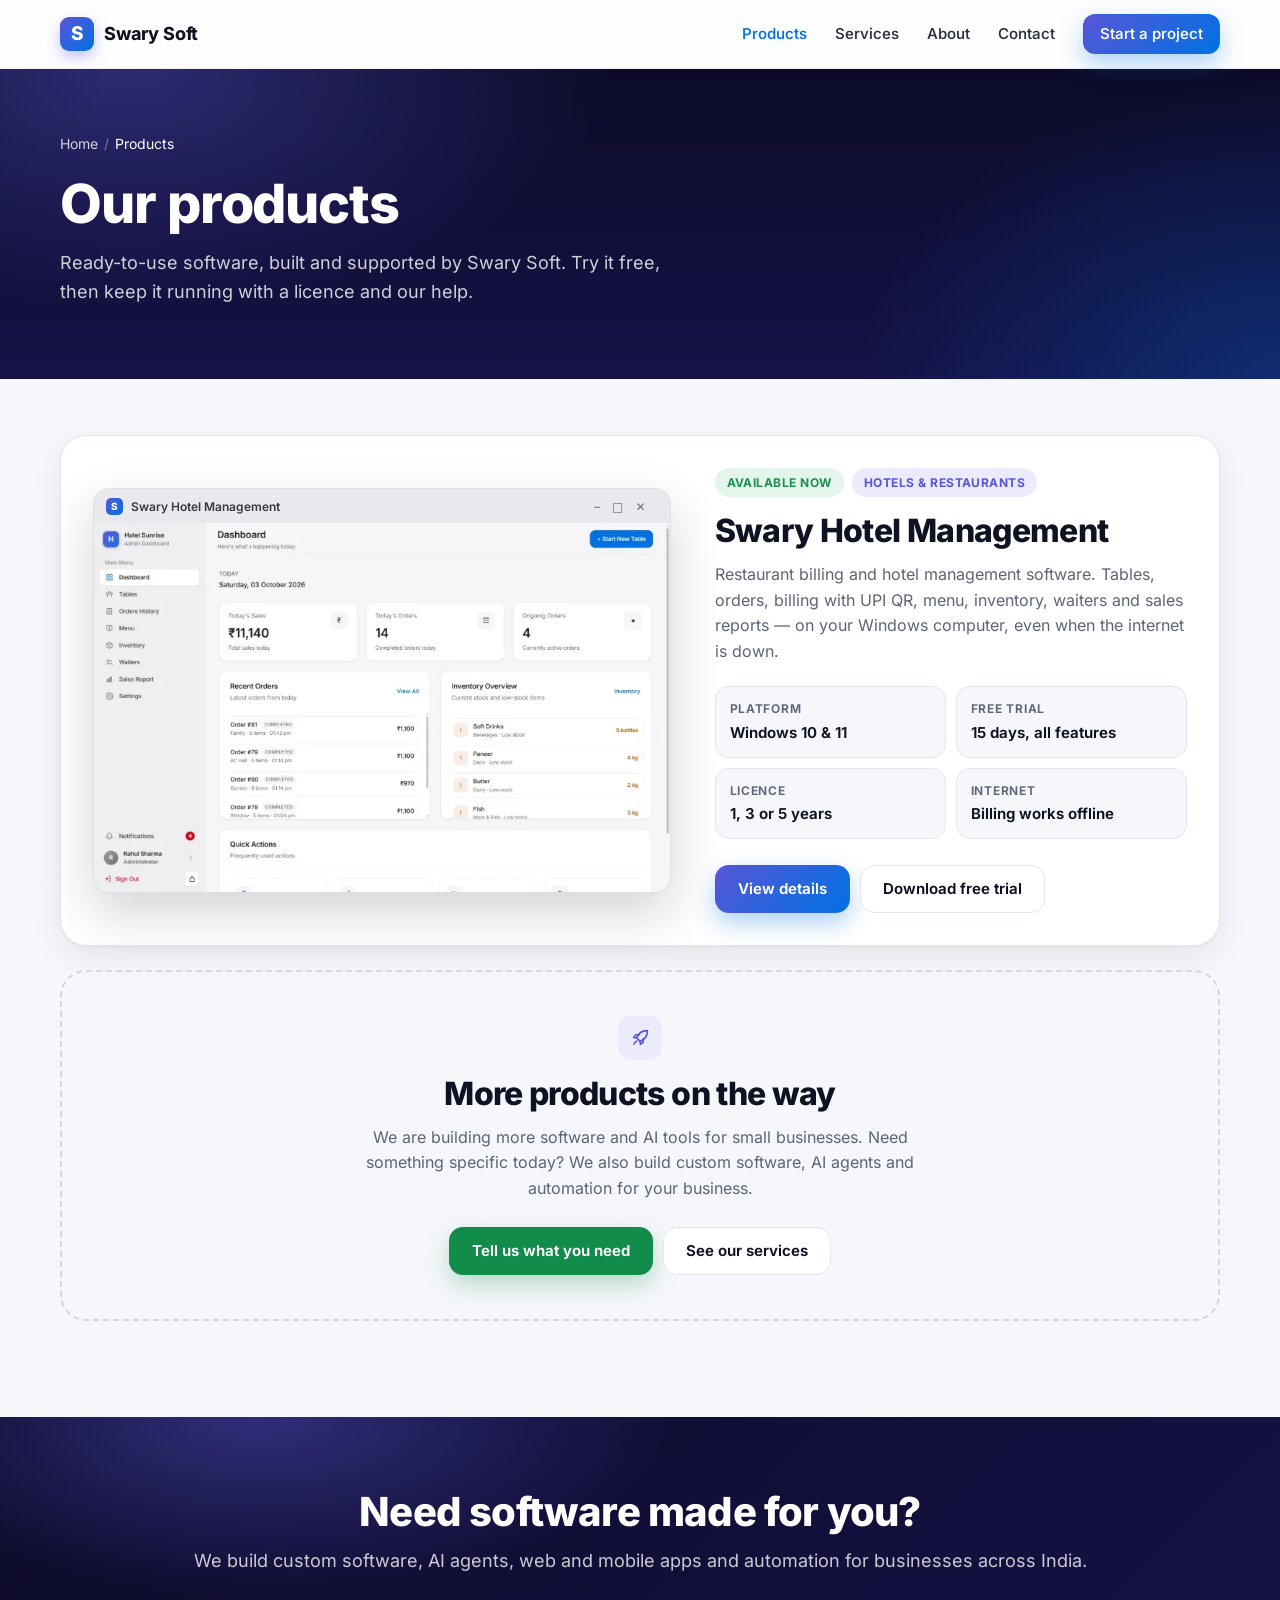
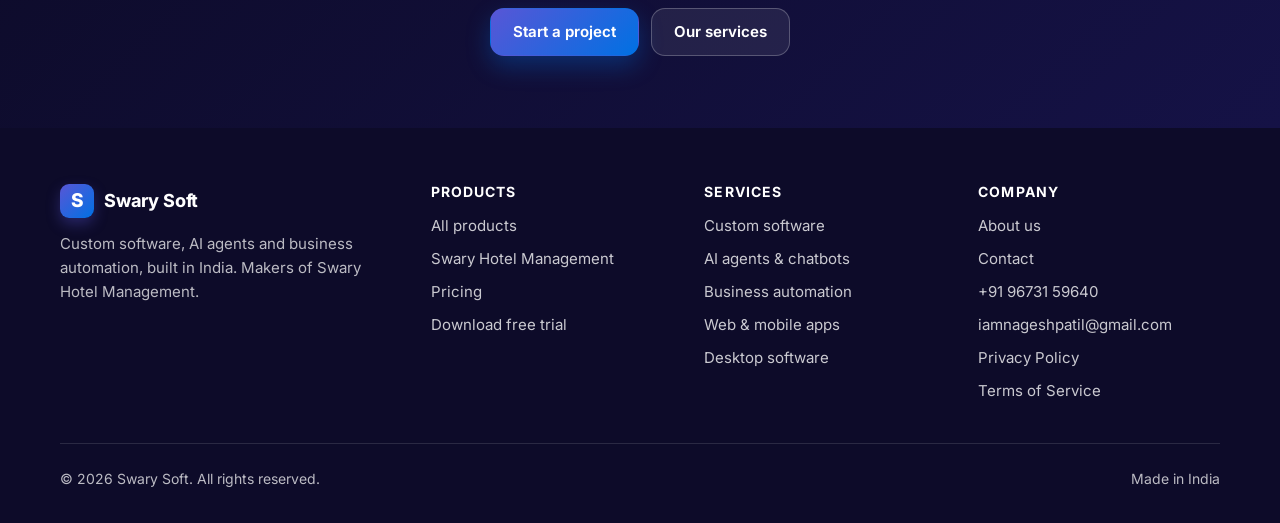
==== products/index.html @ 9758afd9 "Add a Products page and make the home page about Swary Soft The home page now introduces Swary Soft:" ====
<!doctype html>
<html lang="en-IN">
<head>
  <meta charset="utf-8">
  <meta name="viewport" content="width=device-width, initial-scale=1">
  <title>Products — Business software by Swary Soft | Hotel &amp; restaurant billing software</title>
  <meta name="description" content="Ready-to-use business software from Swary Soft, including Swary Hotel Management: restaurant billing, tables, inventory and sales reports for Windows, with a 15-day free trial.">
  <link rel="canonical" href="https://swary.in/products/">
  <meta name="theme-color" content="#0d0b29">
  <meta name="referrer" content="strict-origin-when-cross-origin">
  <meta http-equiv="Content-Security-Policy" content="default-src 'self'; script-src 'self'; style-src 'self'; img-src 'self' data:; font-src 'self'; connect-src https://api.github.com; base-uri 'self'; form-action 'none'; object-src 'none'">

  <meta property="og:type" content="website">
  <meta property="og:site_name" content="Swary Soft">
  <meta property="og:url" content="https://swary.in/products/">
  <meta property="og:title" content="Products by Swary Soft">
  <meta property="og:description" content="Ready-to-use business software, including Swary Hotel Management for hotels and restaurants.">
  <meta property="og:image" content="https://swary.in/assets/img/og-image.jpg">
  <meta property="og:image:width" content="1200">
  <meta property="og:image:height" content="630">
  <meta property="og:image:alt" content="Swary Hotel Management dashboard showing today's sales, orders and stock">
  <meta property="og:locale" content="en_IN">
  <meta name="twitter:card" content="summary_large_image">

  <link rel="icon" href="/favicon.svg" type="image/svg+xml">
  <link rel="icon" href="/assets/img/icon-32.png" sizes="32x32" type="image/png">
  <link rel="apple-touch-icon" href="/assets/img/apple-touch-icon.png">
  <link rel="manifest" href="/site.webmanifest">
  <link rel="preload" href="/assets/fonts/inter-latin-wght-normal.woff2" as="font" type="font/woff2" crossorigin>
  <link rel="stylesheet" href="/assets/css/site.css">
  <script src="/assets/js/site.js" defer></script>

  <script type="application/ld+json">
  {
    "@context": "https://schema.org",
    "@graph": [
      {
        "@type": "CollectionPage",
        "@id": "https://swary.in/products/#page",
        "url": "https://swary.in/products/",
        "name": "Products by Swary Soft",
        "inLanguage": "en-IN",
        "isPartOf": { "@id": "https://swary.in/#website" },
        "mainEntity": {
          "@type": "ItemList",
          "itemListElement": [
            { "@type": "ListItem", "position": 1, "url": "https://swary.in/products/hotel-management/", "name": "Swary Hotel Management" }
          ]
        }
      },
      {
        "@type": "BreadcrumbList",
        "itemListElement": [
          { "@type": "ListItem", "position": 1, "name": "Home", "item": "https://swary.in/" },
          { "@type": "ListItem", "position": 2, "name": "Products", "item": "https://swary.in/products/" }
        ]
      }
    ]
  }
  </script>
</head>
<body>
  <a class="skip-link" href="#main">Skip to content</a>

  <header class="site-header">
    <div class="container header-row">
      <a class="brand" href="/" aria-label="Swary Soft home">
        <span class="brand-mark" aria-hidden="true">S</span>
        Swary Soft
      </a>
      <button class="nav-toggle" type="button" aria-expanded="false" aria-controls="site-nav" aria-label="Open menu">
        <svg viewBox="0 0 24 24" fill="none" stroke="currentColor" stroke-width="2" stroke-linecap="round" aria-hidden="true"><path d="M4 7h16M4 12h16M4 17h16"/></svg>
      </button>
      <nav class="site-nav" id="site-nav" aria-label="Main">
        <a href="/products/" aria-current="page">Products</a>
        <a href="/#services">Services</a>
        <a href="/#about">About</a>
        <a href="/#contact">Contact</a>
        <a class="btn btn-primary btn-small" href="/#contact">Start a project</a>
      </nav>
    </div>
  </header>

  <main id="main">
    <section class="page-hero" aria-labelledby="page-title">
      <div class="container">
        <nav class="breadcrumb" aria-label="Breadcrumb">
          <ol>
            <li><a href="/">Home</a></li>
            <li><span aria-current="page">Products</span></li>
          </ol>
        </nav>
        <h1 id="page-title">Our products</h1>
        <p class="lead">Ready-to-use software, built and supported by Swary Soft. Try it free, then keep it running with a licence and our help.</p>
      </div>
    </section>

    <section class="section section-tight" aria-label="Product list">
      <div class="container product-list">
        <article class="product-card" aria-labelledby="hm-title">
          <a class="product-media" href="/products/hotel-management/" tabindex="-1" aria-hidden="true">
            <figure class="shot">
              <div class="shot-bar">Swary Hotel Management<span class="controls">–□✕</span></div>
              <img src="/assets/img/dashboard-1600.webp" srcset="/assets/img/dashboard-800.webp 800w, /assets/img/dashboard-1600.webp 1600w" sizes="(max-width: 900px) 90vw, 600px" width="1600" height="1024" alt="" fetchpriority="high">
            </figure>
          </a>
          <div class="product-body">
            <div class="product-tags">
              <span class="tag tag-live">Available now</span>
              <span class="tag">Hotels &amp; restaurants</span>
            </div>
            <h2 id="hm-title"><a href="/products/hotel-management/">Swary Hotel Management</a></h2>
            <p class="summary">Restaurant billing and hotel management software. Tables, orders, billing with UPI QR, menu, inventory, waiters and sales reports — on your Windows computer, even when the internet is down.</p>
            <dl class="facts">
              <div><dt>Platform</dt><dd>Windows 10 &amp; 11</dd></div>
              <div><dt>Free trial</dt><dd>15 days, all features</dd></div>
              <div><dt>Licence</dt><dd>1, 3 or 5 years</dd></div>
              <div><dt>Internet</dt><dd>Billing works offline</dd></div>
            </dl>
            <div class="product-actions">
              <a class="btn btn-primary" href="/products/hotel-management/">View details</a>
              <a class="btn btn-outline" href="/products/hotel-management/#download">Download free trial</a>
            </div>
          </div>
        </article>

        <article class="product-card product-soon" aria-labelledby="soon-title">
          <span class="icon"><svg viewBox="0 0 24 24" fill="none" stroke="currentColor" stroke-width="1.8" stroke-linecap="round" stroke-linejoin="round" aria-hidden="true"><path d="M12 15.5 8.5 12C10 7 13.5 4 20 4c0 6.5-3 10-8 11.5Z"/><path d="M8.5 12 5 11.5 7.5 8.5h4M12 15.5l.5 3.5 3-2.5v-4M5.5 18.5c.5-1.5 1.5-2.5 3-3"/></svg></span>
          <h2 id="soon-title">More products on the way</h2>
          <p class="summary">We are building more software and AI tools for small businesses. Need something specific today? We also build custom software, AI agents and automation for your business.</p>
          <div class="product-actions">
            <a class="btn btn-whatsapp" href="https://wa.me/919673159640?text=Hi%20Swary%20Soft%2C%20I%27d%20like%20to%20discuss%20a%20software%20project." target="_blank" rel="noopener">Tell us what you need</a>
            <a class="btn btn-outline" href="/#services">See our services</a>
          </div>
        </article>
      </div>
    </section>

    <!-- Call to action -->
    <section class="cta-band" aria-labelledby="cta-title">
      <div class="container">
        <h2 id="cta-title">Need software made for you?</h2>
        <p>We build custom software, AI agents, web and mobile apps and automation for businesses across India.</p>
        <div class="hero-actions">
          <a class="btn btn-primary" href="/#contact">Start a project</a>
          <a class="btn btn-ghost" href="/#services">Our services</a>
        </div>
      </div>
    </section>
  </main>

  <footer class="site-footer">
    <div class="container">
      <div class="footer-grid">
        <div>
          <a class="brand" href="/"><span class="brand-mark" aria-hidden="true">S</span>Swary Soft</a>
          <p class="footer-about">Custom software, AI agents and business automation, built in India. Makers of Swary Hotel Management.</p>
        </div>
        <div>
          <h2>Products</h2>
          <ul>
            <li><a href="/products/">All products</a></li>
            <li><a href="/products/hotel-management/">Swary Hotel Management</a></li>
            <li><a href="/products/hotel-management/#pricing">Pricing</a></li>
            <li><a href="/products/hotel-management/#download">Download free trial</a></li>
          </ul>
        </div>
        <div>
          <h2>Services</h2>
          <ul>
            <li><a href="/#custom-software">Custom software</a></li>
            <li><a href="/#ai-agents">AI agents &amp; chatbots</a></li>
            <li><a href="/#automation">Business automation</a></li>
            <li><a href="/#web-apps">Web &amp; mobile apps</a></li>
            <li><a href="/#desktop-software">Desktop software</a></li>
          </ul>
        </div>
        <div>
          <h2>Company</h2>
          <ul>
            <li><a href="/#about">About us</a></li>
            <li><a href="/#contact">Contact</a></li>
            <li><a href="tel:+919673159640">+91 96731 59640</a></li>
            <li><a href="mailto:iamnageshpatil@gmail.com">iamnageshpatil@gmail.com</a></li>
            <li><a href="/privacy-policy.html">Privacy Policy</a></li>
            <li><a href="/terms.html">Terms of Service</a></li>
          </ul>
        </div>
      </div>
      <div class="footer-bottom">
        <span>© <span data-year>2026</span> Swary Soft. All rights reserved.</span>
        <span>Made in India</span>
      </div>
    </div>
  </footer>
</body>
</html>
---- assets/css/site.css ----
/* Swary Soft — swary.in */

@font-face {
  font-family: "Inter";
  src: url("../fonts/inter-latin-wght-normal.woff2") format("woff2");
  font-weight: 100 900;
  font-style: normal;
  font-display: swap;
  unicode-range: U+0000-00FF, U+0131, U+0152-0153, U+02BB-02BC, U+02C6, U+02DA, U+02DC, U+0304, U+0308, U+0329, U+2000-206F, U+20AC, U+2122, U+2191, U+2193, U+2212, U+2215, U+FEFF, U+FFFD;
}
@font-face {
  font-family: "Inter";
  src: url("../fonts/inter-latin-ext-wght-normal.woff2") format("woff2");
  font-weight: 100 900;
  font-style: normal;
  font-display: swap;
  unicode-range: U+0100-02BA, U+02BD-02C5, U+02C7-02CC, U+02CE-02D7, U+02DD-02FF, U+0304, U+0308, U+0329, U+1D00-1DBF, U+1E00-1E9F, U+1EF2-1EFF, U+2020, U+20A0-20AB, U+20AD-20C0, U+2113, U+2C60-2C7F, U+A720-A7FF;
}

:root {
  --ink: #0f1222;
  --ink-2: #2b3142;
  --muted: #5d6477;
  --line: #e4e6ee;
  --bg: #f6f7fb;
  --surface: #ffffff;
  --brand: #5856d6;
  --accent: #0071e3;
  --navy: #0d0b29;
  --navy-2: #151246;
  --lilac: #b3b1ff;
  --sky: #7cc4ff;
  --whatsapp: #128c4a;
  --success: #1f8f4e;
  --radius: 18px;
  --shadow: 0 1px 2px rgba(15, 18, 34, 0.04), 0 12px 32px rgba(15, 18, 34, 0.07);
  --gradient: linear-gradient(135deg, var(--brand), var(--accent));
}

*,
*::before,
*::after {
  box-sizing: border-box;
}

html {
  scroll-behavior: smooth;
  scroll-padding-top: 84px;
  -webkit-text-size-adjust: 100%;
}
html.has-product-nav {
  scroll-padding-top: 136px;
}

body {
  margin: 0;
  font-family: "Inter", "Segoe UI", system-ui, -apple-system, Roboto, sans-serif;
  font-size: 16px;
  line-height: 1.6;
  color: var(--ink);
  background: var(--bg);
  -webkit-font-smoothing: antialiased;
}

img {
  max-width: 100%;
  height: auto;
  display: block;
}

a {
  color: var(--accent);
  text-decoration-thickness: 1px;
  text-underline-offset: 3px;
}

h1,
h2,
h3 {
  line-height: 1.15;
  letter-spacing: -0.02em;
  margin: 0;
}

p {
  margin: 0;
}

:focus-visible {
  outline: 3px solid var(--sky);
  outline-offset: 3px;
  border-radius: 6px;
}

.container {
  width: min(1160px, 100% - 40px);
  margin-inline: auto;
}

.skip-link {
  position: absolute;
  left: 12px;
  top: -60px;
  z-index: 100;
  padding: 10px 16px;
  border-radius: 10px;
  background: var(--surface);
  color: var(--ink);
  font-weight: 600;
}
.skip-link:focus {
  top: 12px;
}

.visually-hidden {
  position: absolute;
  width: 1px;
  height: 1px;
  overflow: hidden;
  clip: rect(0 0 0 0);
  white-space: nowrap;
}

/* ---------- Buttons ---------- */

.btn {
  display: inline-flex;
  align-items: center;
  justify-content: center;
  gap: 10px;
  min-height: 48px;
  padding: 12px 22px;
  border-radius: 14px;
  border: 1px solid transparent;
  font: inherit;
  font-size: 15px;
  font-weight: 650;
  line-height: 1.2;
  text-decoration: none;
  cursor: pointer;
  transition: transform 0.15s ease, box-shadow 0.15s ease, background-color 0.15s ease;
}
.btn:hover {
  transform: translateY(-1px);
}
.btn svg {
  width: 20px;
  height: 20px;
  flex-shrink: 0;
}
.btn-primary {
  background: var(--gradient);
  color: #fff;
  box-shadow: 0 10px 24px rgba(0, 113, 227, 0.32);
}
.btn-whatsapp {
  background: var(--whatsapp);
  color: #fff;
  box-shadow: 0 10px 24px rgba(18, 140, 74, 0.28);
}
.btn-ghost {
  background: rgba(255, 255, 255, 0.08);
  border-color: rgba(255, 255, 255, 0.24);
  color: #fff;
}
.btn-outline {
  background: var(--surface);
  border-color: var(--line);
  color: var(--ink);
}
.btn-outline:hover {
  background: #f1f3f9;
}
.btn-small {
  min-height: 40px;
  padding: 9px 16px;
  font-size: 14px;
  border-radius: 12px;
}

/* ---------- Header ---------- */

.site-header {
  position: sticky;
  top: 0;
  z-index: 50;
  background: rgba(255, 255, 255, 0.86);
  backdrop-filter: saturate(160%) blur(14px);
  -webkit-backdrop-filter: saturate(160%) blur(14px);
  border-bottom: 1px solid rgba(15, 18, 34, 0.06);
}
.header-row {
  display: flex;
  align-items: center;
  justify-content: space-between;
  gap: 16px;
  height: 68px;
}
.brand {
  display: inline-flex;
  align-items: center;
  gap: 10px;
  color: var(--ink);
  text-decoration: none;
  font-weight: 750;
  font-size: 18px;
  letter-spacing: -0.01em;
}
.brand-mark {
  display: grid;
  place-items: center;
  width: 34px;
  height: 34px;
  border-radius: 9px;
  background: var(--gradient);
  color: #fff;
  font-weight: 800;
  font-size: 19px;
  box-shadow: 0 6px 14px rgba(88, 86, 214, 0.35);
}
.site-nav {
  display: flex;
  align-items: center;
  gap: 28px;
}
.site-nav a {
  color: var(--ink-2);
  text-decoration: none;
  font-size: 15px;
  font-weight: 550;
}
.site-nav a:hover,
.site-nav a[aria-current] {
  color: var(--accent);
}
.site-nav .btn-primary,
.site-nav .btn-primary:hover {
  color: #fff;
}
.nav-toggle {
  display: none;
  width: 44px;
  height: 44px;
  border: 1px solid var(--line);
  border-radius: 12px;
  background: var(--surface);
  color: var(--ink);
  cursor: pointer;
}
.nav-toggle svg {
  width: 22px;
  height: 22px;
}

@media (max-width: 900px) {
  .nav-toggle {
    display: inline-grid;
    place-items: center;
  }
  .site-nav {
    position: absolute;
    top: 68px;
    left: 0;
    right: 0;
    flex-direction: column;
    align-items: stretch;
    gap: 0;
    padding: 8px 20px 20px;
    background: var(--surface);
    border-bottom: 1px solid var(--line);
    box-shadow: 0 18px 30px rgba(15, 18, 34, 0.08);
    display: none;
  }
  .site-nav.open {
    display: flex;
  }
  .site-nav a {
    padding: 12px 4px;
    border-bottom: 1px solid var(--line);
  }
  .site-nav .btn {
    margin-top: 14px;
    border-bottom: 0;
  }
}

/* ---------- Hero ---------- */

.hero {
  position: relative;
  overflow: hidden;
  background: radial-gradient(900px 500px at 12% 0%, rgba(88, 86, 214, 0.42), transparent 60%),
    radial-gradient(800px 600px at 100% 100%, rgba(0, 113, 227, 0.3), transparent 60%),
    linear-gradient(180deg, var(--navy), var(--navy-2));
  color: #fff;
  padding: 88px 0 96px;
}
.hero-grid {
  display: grid;
  grid-template-columns: minmax(0, 1fr) minmax(0, 1.15fr);
  gap: 56px;
  align-items: center;
}
.eyebrow {
  display: inline-flex;
  align-items: center;
  gap: 8px;
  padding: 7px 14px;
  border-radius: 999px;
  background: rgba(179, 177, 255, 0.14);
  color: var(--lilac);
  font-size: 13px;
  font-weight: 650;
  letter-spacing: 0.02em;
}
.hero h1 {
  margin-top: 22px;
  font-size: clamp(38px, 5.2vw, 60px);
  font-weight: 800;
}
.gradient-text {
  background: linear-gradient(90deg, var(--lilac), var(--sky));
  -webkit-background-clip: text;
  background-clip: text;
  color: transparent;
}
.hero-lead {
  margin-top: 20px;
  max-width: 560px;
  color: rgba(255, 255, 255, 0.8);
  font-size: 18px;
}
.hero-actions {
  display: flex;
  flex-wrap: wrap;
  gap: 12px;
  margin-top: 32px;
}
.hero-meta {
  display: flex;
  flex-wrap: wrap;
  gap: 8px 18px;
  margin-top: 22px;
  padding: 0;
  list-style: none;
  color: rgba(255, 255, 255, 0.7);
  font-size: 14px;
}
.hero-meta li::before {
  content: "✓";
  margin-right: 7px;
  color: #6fe3a3;
  font-weight: 700;
}
.hero-visual {
  position: relative;
}
.hero-badge {
  position: absolute;
  display: flex;
  align-items: center;
  gap: 10px;
  padding: 12px 16px;
  border-radius: 16px;
  background: #fff;
  color: var(--ink);
  font-size: 14px;
  font-weight: 650;
  box-shadow: 0 18px 40px rgba(0, 0, 0, 0.35);
}
.hero-badge small {
  display: block;
  color: var(--muted);
  font-weight: 500;
  font-size: 12px;
}
.hero-badge .dot {
  display: grid;
  place-items: center;
  width: 34px;
  height: 34px;
  border-radius: 10px;
  font-size: 16px;
}
.hero-badge .dot svg {
  width: 18px;
  height: 18px;
}
.badge-bottom {
  left: -22px;
  bottom: -26px;
}
.badge-top {
  right: -14px;
  top: -22px;
}
.dot-green {
  background: #e4f6ec;
  color: var(--success);
}
.dot-amber {
  background: #fff1e0;
  color: #c36a00;
}
.dot-violet {
  background: #eceafd;
  color: var(--brand);
}

@media (max-width: 960px) {
  .hero {
    padding: 64px 0 80px;
  }
  .hero-grid {
    grid-template-columns: 1fr;
    gap: 48px;
  }
  .badge-top {
    right: 8px;
  }
  .badge-bottom {
    left: 8px;
  }
}
@media (max-width: 600px) {
  /* Too big for a phone screenshot; the text above says the same. */
  .hero-badge {
    display: none;
  }
}

/* ---------- AI agent chat (home hero) ---------- */

.agent-window {
  overflow: hidden;
  border-radius: 20px;
  background: var(--surface);
  color: var(--ink);
  border: 1px solid rgba(255, 255, 255, 0.12);
  box-shadow: 0 40px 90px rgba(0, 0, 0, 0.5);
}
.agent-bar {
  display: flex;
  align-items: center;
  gap: 12px;
  padding: 14px 18px;
  border-bottom: 1px solid var(--line);
}
.agent-bar strong {
  display: block;
  font-size: 15px;
  line-height: 1.3;
}
.agent-bar small {
  display: block;
  color: var(--muted);
  font-size: 12px;
}
.agent-avatar {
  display: grid;
  place-items: center;
  flex-shrink: 0;
  width: 40px;
  height: 40px;
  border-radius: 12px;
  background: var(--gradient);
  color: #fff;
  font-size: 14px;
  font-weight: 800;
}
.agent-online::before {
  content: "";
  display: inline-block;
  width: 7px;
  height: 7px;
  margin-right: 6px;
  border-radius: 50%;
  background: var(--success);
  vertical-align: 1px;
}
.agent-chat {
  display: grid;
  gap: 12px;
  padding: 24px 18px 30px;
  background: #f1f2f8;
}
.msg {
  max-width: 82%;
  padding: 11px 15px;
  border-radius: 16px;
  font-size: 15px;
  line-height: 1.45;
}
.msg-in {
  justify-self: start;
  background: var(--surface);
  border: 1px solid var(--line);
  border-bottom-left-radius: 6px;
}
.msg-out {
  justify-self: end;
  background: var(--gradient);
  color: #fff;
  border-bottom-right-radius: 6px;
}
.agent-steps {
  justify-self: end;
  display: flex;
  flex-wrap: wrap;
  justify-content: flex-end;
  gap: 6px;
}
.agent-steps span {
  padding: 4px 10px;
  border-radius: 999px;
  background: var(--surface);
  border: 1px solid var(--line);
  color: var(--muted);
  font-size: 12px;
  font-weight: 600;
}
.agent-steps span::before {
  content: "✓ ";
  color: var(--success);
  font-weight: 800;
}

/* ---------- App window frame for screenshots ---------- */

.shot {
  margin: 0;
  overflow: hidden;
  border-radius: 16px;
  background: #f2f2f5;
  border: 1px solid rgba(15, 18, 34, 0.08);
  box-shadow: 0 30px 70px rgba(15, 18, 34, 0.22);
}
.hero .shot {
  border-color: rgba(255, 255, 255, 0.12);
  box-shadow: 0 40px 90px rgba(0, 0, 0, 0.5);
}
.shot-bar {
  display: flex;
  align-items: center;
  gap: 8px;
  height: 34px;
  padding: 0 12px;
  background: #e8e8ed;
  color: #3a3a3c;
  font-size: 12px;
  font-weight: 600;
}
.shot-bar::before {
  content: "S";
  display: grid;
  place-items: center;
  width: 17px;
  height: 17px;
  border-radius: 5px;
  background: var(--gradient);
  color: #fff;
  font-size: 10px;
  font-weight: 800;
}
.shot-bar .controls {
  margin-left: auto;
  letter-spacing: 12px;
  color: #6e6e73;
  font-weight: 400;
}
.shot img {
  width: 100%;
}

/* ---------- Sections ---------- */

.section {
  padding: 96px 0;
}
.section-alt {
  background: var(--surface);
  border-top: 1px solid var(--line);
  border-bottom: 1px solid var(--line);
}
.section-head {
  max-width: 720px;
  margin: 0 auto 52px;
  text-align: center;
}
.section-head .kicker {
  color: var(--brand);
  font-size: 13px;
  font-weight: 700;
  letter-spacing: 0.12em;
  text-transform: uppercase;
}
.section-head h2 {
  margin-top: 10px;
  font-size: clamp(30px, 3.6vw, 42px);
  font-weight: 800;
}
.section-head p {
  margin-top: 14px;
  color: var(--muted);
  font-size: 18px;
}

@media (max-width: 700px) {
  .section {
    padding: 72px 0;
  }
}

/* ---------- Highlights strip ---------- */

.highlights {
  display: grid;
  grid-template-columns: repeat(4, minmax(0, 1fr));
  gap: 16px;
  margin-top: -40px;
  position: relative;
  z-index: 2;
}
.highlight {
  display: flex;
  align-items: center;
  gap: 14px;
  padding: 18px 20px;
  border-radius: var(--radius);
  background: var(--surface);
  border: 1px solid var(--line);
  box-shadow: var(--shadow);
  font-weight: 650;
  font-size: 15px;
}
.highlight small {
  display: block;
  color: var(--muted);
  font-weight: 500;
  font-size: 13px;
}
@media (max-width: 900px) {
  .highlights {
    grid-template-columns: repeat(2, minmax(0, 1fr));
  }
}
@media (max-width: 520px) {
  .highlights {
    grid-template-columns: 1fr;
  }
}

.icon {
  display: grid;
  place-items: center;
  flex-shrink: 0;
  width: 44px;
  height: 44px;
  border-radius: 13px;
  background: #eceafd;
  color: var(--brand);
}
.icon svg {
  width: 22px;
  height: 22px;
}

/* ---------- Feature grid ---------- */

.feature-grid {
  display: grid;
  grid-template-columns: repeat(3, minmax(0, 1fr));
  gap: 18px;
}
.feature {
  padding: 26px;
  border-radius: var(--radius);
  background: var(--surface);
  border: 1px solid var(--line);
  box-shadow: var(--shadow);
}
.feature h3 {
  margin-top: 18px;
  font-size: 18px;
  font-weight: 700;
}
.feature p {
  margin-top: 8px;
  color: var(--muted);
  font-size: 15px;
}
@media (max-width: 960px) {
  .feature-grid {
    grid-template-columns: repeat(2, minmax(0, 1fr));
  }
}
@media (max-width: 600px) {
  .feature-grid {
    grid-template-columns: 1fr;
  }
}

/* ---------- Showcase rows ---------- */

.showcase {
  display: grid;
  gap: 96px;
}
.showcase-row {
  display: grid;
  grid-template-columns: minmax(0, 0.9fr) minmax(0, 1.1fr);
  gap: 56px;
  align-items: center;
}
.showcase-row.reverse .showcase-text {
  order: 2;
}
.showcase-text .kicker,
.about-text .kicker {
  color: var(--brand);
  font-size: 13px;
  font-weight: 700;
  letter-spacing: 0.12em;
  text-transform: uppercase;
}
.showcase-text h3 {
  margin-top: 10px;
  font-size: clamp(26px, 3vw, 34px);
  font-weight: 800;
}
.showcase-text > p {
  margin-top: 14px;
  color: var(--muted);
  font-size: 17px;
}
.checks {
  margin: 22px 0 0;
  padding: 0;
  list-style: none;
  display: grid;
  gap: 12px;
}
.checks li {
  position: relative;
  padding-left: 32px;
  color: var(--ink-2);
}
.checks li::before {
  content: "✓";
  position: absolute;
  left: 0;
  top: 1px;
  display: grid;
  place-items: center;
  width: 22px;
  height: 22px;
  border-radius: 50%;
  background: #e4f6ec;
  color: var(--success);
  font-size: 12px;
  font-weight: 800;
}
.showcase-visual {
  position: relative;
}
.showcase-visual .float {
  position: absolute;
  right: -18px;
  bottom: -34px;
  width: 34%;
  min-width: 150px;
  border-radius: 12px;
  background: #fff;
  box-shadow: 0 24px 50px rgba(15, 18, 34, 0.28);
  overflow: hidden;
}
@media (max-width: 960px) {
  .showcase {
    gap: 72px;
  }
  .showcase-row {
    grid-template-columns: 1fr;
    gap: 36px;
  }
  .showcase-row.reverse .showcase-text {
    order: 0;
  }
  .showcase-visual .float {
    right: 8px;
  }
}

/* ---------- Industry tiles ---------- */

.tile-grid {
  display: grid;
  grid-template-columns: repeat(3, minmax(0, 1fr));
  gap: 16px;
}
@media (max-width: 900px) {
  .tile-grid {
    grid-template-columns: repeat(2, minmax(0, 1fr));
  }
}
@media (max-width: 560px) {
  .tile-grid {
    grid-template-columns: 1fr;
  }
}

/* ---------- About ---------- */

.about-grid {
  display: grid;
  grid-template-columns: minmax(0, 1.1fr) minmax(0, 0.9fr);
  gap: 56px;
  align-items: center;
}
.about-text h2 {
  margin-top: 10px;
  font-size: clamp(30px, 3.6vw, 42px);
  font-weight: 800;
}
.about-text p:not(.kicker) {
  margin-top: 16px;
  color: var(--ink-2);
  font-size: 17px;
}
.about-card {
  padding: 32px;
  border-radius: 24px;
  border: 2px solid transparent;
  background: linear-gradient(var(--surface), var(--surface)) padding-box, var(--gradient) border-box;
  box-shadow: var(--shadow);
}
.about-card h3 {
  font-size: 20px;
}
@media (max-width: 900px) {
  .about-grid {
    grid-template-columns: 1fr;
    gap: 32px;
  }
}

/* ---------- Gallery ---------- */

.gallery {
  display: grid;
  grid-template-columns: repeat(3, minmax(0, 1fr));
  gap: 22px;
}
.gallery figure {
  margin: 0;
}
.gallery figcaption {
  margin-top: 12px;
  color: var(--ink-2);
  font-weight: 600;
  font-size: 15px;
  text-align: center;
}
.gallery .shot {
  box-shadow: var(--shadow);
}
.gallery .shot-bar {
  height: 26px;
  font-size: 0;
}
.gallery .shot-bar::before {
  width: 13px;
  height: 13px;
  font-size: 8px;
}
@media (max-width: 900px) {
  .gallery {
    grid-template-columns: repeat(2, minmax(0, 1fr));
  }
}
@media (max-width: 560px) {
  .gallery {
    grid-template-columns: 1fr;
  }
}

/* ---------- Steps ---------- */

.steps {
  display: grid;
  grid-template-columns: repeat(4, minmax(0, 1fr));
  gap: 18px;
  counter-reset: step;
}
.step {
  position: relative;
  padding: 26px;
  border-radius: var(--radius);
  background: var(--surface);
  border: 1px solid var(--line);
  box-shadow: var(--shadow);
}
.step::before {
  counter-increment: step;
  content: counter(step);
  display: grid;
  place-items: center;
  width: 38px;
  height: 38px;
  border-radius: 12px;
  background: var(--gradient);
  color: #fff;
  font-weight: 800;
}
.step h3 {
  margin-top: 16px;
  font-size: 18px;
}
.step p {
  margin-top: 8px;
  color: var(--muted);
  font-size: 15px;
}
.download-box {
  display: flex;
  flex-wrap: wrap;
  align-items: center;
  justify-content: space-between;
  gap: 24px;
  margin-top: 28px;
  padding: 28px 32px;
  border-radius: 22px;
  background: linear-gradient(135deg, var(--navy), var(--navy-2));
  color: #fff;
}
.download-box h3 {
  font-size: 22px;
}
.download-box p {
  margin-top: 6px;
  color: rgba(255, 255, 255, 0.75);
  font-size: 15px;
}
.download-note {
  margin-top: 16px;
  color: var(--muted);
  font-size: 14px;
  text-align: center;
}
.requirements {
  display: grid;
  grid-template-columns: repeat(3, minmax(0, 1fr));
  gap: 18px;
  margin-top: 18px;
}
.requirement {
  padding: 18px 20px;
  border-radius: 16px;
  background: var(--bg);
  border: 1px solid var(--line);
  font-size: 15px;
}
.requirement strong {
  display: block;
  font-size: 13px;
  color: var(--muted);
  font-weight: 600;
  margin-bottom: 4px;
}
@media (max-width: 960px) {
  .steps {
    grid-template-columns: repeat(2, minmax(0, 1fr));
  }
  .requirements {
    grid-template-columns: 1fr;
  }
}
@media (max-width: 560px) {
  .steps {
    grid-template-columns: 1fr;
  }
}

/* ---------- Pricing ---------- */

.pricing {
  display: grid;
  grid-template-columns: repeat(2, minmax(0, 1fr));
  gap: 22px;
  max-width: 920px;
  margin-inline: auto;
}
.plan {
  display: flex;
  flex-direction: column;
  padding: 32px;
  border-radius: 24px;
  background: var(--surface);
  border: 1px solid var(--line);
  box-shadow: var(--shadow);
}
.plan.featured {
  border: 2px solid transparent;
  background: linear-gradient(var(--surface), var(--surface)) padding-box, var(--gradient) border-box;
}
.plan-tag {
  align-self: flex-start;
  padding: 5px 12px;
  border-radius: 999px;
  background: #eceafd;
  color: var(--brand);
  font-size: 12px;
  font-weight: 700;
  letter-spacing: 0.04em;
  text-transform: uppercase;
}
.plan h3 {
  margin-top: 16px;
  font-size: 24px;
}
.plan .price {
  margin-top: 10px;
  font-size: 34px;
  font-weight: 800;
  letter-spacing: -0.02em;
}
.plan .price small {
  display: block;
  margin-top: 2px;
  font-size: 15px;
  font-weight: 600;
  color: var(--muted);
}
.plan .checks {
  flex: 1;
}
.plan-actions {
  display: flex;
  flex-wrap: wrap;
  gap: 10px;
  margin-top: 26px;
}
.plan-actions .btn {
  flex: 1 1 180px;
}
@media (max-width: 760px) {
  .pricing {
    grid-template-columns: 1fr;
  }
}

/* ---------- FAQ ---------- */

.faq {
  max-width: 820px;
  margin-inline: auto;
  display: grid;
  gap: 12px;
}
.faq details {
  border-radius: 16px;
  background: var(--surface);
  border: 1px solid var(--line);
  box-shadow: 0 1px 2px rgba(15, 18, 34, 0.04);
}
.faq summary {
  position: relative;
  padding: 20px 56px 20px 22px;
  font-weight: 650;
  font-size: 17px;
  cursor: pointer;
  list-style: none;
}
.faq summary::-webkit-details-marker {
  display: none;
}
.faq summary::after {
  content: "+";
  position: absolute;
  right: 22px;
  top: 50%;
  transform: translateY(-50%);
  color: var(--brand);
  font-size: 24px;
  font-weight: 500;
}
.faq details[open] summary::after {
  content: "–";
}
.faq details p {
  padding: 0 22px 20px;
  color: var(--muted);
}

/* ---------- Contact ---------- */

.contact-grid {
  display: grid;
  grid-template-columns: repeat(3, minmax(0, 1fr));
  gap: 18px;
}
.contact-card {
  display: flex;
  flex-direction: column;
  padding: 28px;
  border-radius: 22px;
  background: var(--surface);
  border: 1px solid var(--line);
  box-shadow: var(--shadow);
}
.contact-card .label {
  margin-top: 18px;
  color: var(--muted);
  font-size: 13px;
  font-weight: 650;
  letter-spacing: 0.06em;
  text-transform: uppercase;
}
.contact-card .value {
  margin-top: 4px;
  font-size: 20px;
  font-weight: 700;
  overflow-wrap: anywhere;
}
.contact-card .note {
  margin-top: 4px;
  color: var(--muted);
  font-size: 14px;
}
.contact-card .btn {
  margin-top: 22px;
}
.icon-wa {
  background: #e3f5ea;
  color: var(--whatsapp);
}
.contact-person {
  margin-top: 26px;
  text-align: center;
  color: var(--muted);
}
@media (max-width: 900px) {
  .contact-grid {
    grid-template-columns: 1fr;
  }
}

/* ---------- Call to action band ---------- */

.cta-band {
  padding: 72px 0;
  background: radial-gradient(700px 300px at 20% 0%, rgba(88, 86, 214, 0.45), transparent 60%),
    linear-gradient(135deg, var(--navy), var(--navy-2));
  color: #fff;
  text-align: center;
}
.cta-band h2 {
  font-size: clamp(28px, 3.4vw, 40px);
  font-weight: 800;
}
.cta-band p {
  margin-top: 12px;
  color: rgba(255, 255, 255, 0.78);
  font-size: 18px;
}
.cta-band .hero-actions {
  justify-content: center;
}

/* ---------- Page hero & breadcrumb ---------- */

.page-hero {
  padding: 64px 0 72px;
  background: radial-gradient(800px 400px at 10% 0%, rgba(88, 86, 214, 0.42), transparent 60%),
    radial-gradient(700px 500px at 100% 100%, rgba(0, 113, 227, 0.28), transparent 60%),
    linear-gradient(180deg, var(--navy), var(--navy-2));
  color: #fff;
}
.page-hero h1 {
  margin-top: 18px;
  font-size: clamp(36px, 4.6vw, 54px);
  font-weight: 800;
}
.page-hero .lead {
  margin-top: 14px;
  max-width: 640px;
  color: rgba(255, 255, 255, 0.8);
  font-size: 18px;
}
.breadcrumb ol {
  display: flex;
  flex-wrap: wrap;
  gap: 6px;
  margin: 0;
  padding: 0;
  list-style: none;
  color: rgba(255, 255, 255, 0.62);
  font-size: 14px;
}
.breadcrumb li + li::before {
  content: "/";
  margin-right: 6px;
  color: rgba(255, 255, 255, 0.38);
}
.breadcrumb a {
  color: rgba(255, 255, 255, 0.8);
  text-decoration: none;
}
.breadcrumb a:hover {
  color: #fff;
  text-decoration: underline;
}
.breadcrumb [aria-current] {
  color: #fff;
}
.hero .breadcrumb {
  margin-bottom: 18px;
}

/* ---------- Product sub-navigation ---------- */

.product-nav {
  position: sticky;
  top: 68px;
  z-index: 40;
  background: rgba(255, 255, 255, 0.92);
  backdrop-filter: saturate(160%) blur(14px);
  -webkit-backdrop-filter: saturate(160%) blur(14px);
  border-bottom: 1px solid var(--line);
}
.product-nav-row {
  display: flex;
  align-items: center;
  gap: 24px;
  height: 52px;
}
.product-nav-title {
  margin-right: auto;
  color: var(--ink);
  font-size: 15px;
  font-weight: 700;
  text-decoration: none;
  white-space: nowrap;
}
.product-nav-links {
  display: flex;
  gap: 24px;
  overflow-x: auto;
  scrollbar-width: none;
}
.product-nav-links::-webkit-scrollbar {
  display: none;
}
.product-nav-links a {
  padding: 4px 0;
  color: var(--muted);
  font-size: 14px;
  font-weight: 550;
  text-decoration: none;
  white-space: nowrap;
}
.product-nav-links a:hover {
  color: var(--accent);
}
@media (max-width: 700px) {
  .product-nav-title {
    display: none;
  }
  .product-nav-links {
    width: 100%;
    gap: 20px;
  }
}

/* ---------- Product cards ---------- */

.section-tight {
  padding: 56px 0 96px;
}
.product-list {
  display: grid;
  gap: 24px;
}
.product-card {
  display: grid;
  grid-template-columns: minmax(0, 1.1fr) minmax(0, 0.9fr);
  gap: 44px;
  align-items: center;
  padding: 32px;
  border-radius: 26px;
  background: var(--surface);
  border: 1px solid var(--line);
  box-shadow: var(--shadow);
}
.product-media {
  display: block;
  color: inherit;
  text-decoration: none;
}
.product-card .shot {
  box-shadow: 0 20px 50px rgba(15, 18, 34, 0.18);
  transition: transform 0.2s ease;
}
.product-media:hover .shot {
  transform: translateY(-3px);
}
.product-tags {
  display: flex;
  flex-wrap: wrap;
  gap: 8px;
}
.tag {
  padding: 5px 12px;
  border-radius: 999px;
  background: #eceafd;
  color: var(--brand);
  font-size: 12px;
  font-weight: 700;
  letter-spacing: 0.04em;
  text-transform: uppercase;
}
.tag-live {
  background: #e4f6ec;
  color: var(--success);
}
.product-card h2,
.product-card h3 {
  margin-top: 16px;
  font-size: clamp(26px, 3vw, 32px);
  font-weight: 800;
}
.product-card h2 a,
.product-card h3 a {
  color: inherit;
  text-decoration: none;
}
.product-card h2 a:hover,
.product-card h3 a:hover {
  color: var(--accent);
}
.product-card .summary {
  margin-top: 12px;
  color: var(--muted);
  font-size: 16px;
}
.facts {
  display: grid;
  grid-template-columns: repeat(2, minmax(0, 1fr));
  gap: 10px;
  margin: 22px 0 0;
}
.facts div {
  padding: 12px 14px;
  border-radius: 14px;
  background: var(--bg);
  border: 1px solid var(--line);
}
.facts dt {
  color: var(--muted);
  font-size: 12px;
  font-weight: 650;
  letter-spacing: 0.06em;
  text-transform: uppercase;
}
.facts dd {
  margin: 2px 0 0;
  font-size: 15px;
  font-weight: 650;
}
.product-actions {
  display: flex;
  flex-wrap: wrap;
  gap: 10px;
  margin-top: 26px;
}
.product-soon {
  grid-template-columns: 1fr;
  gap: 0;
  justify-items: center;
  padding: 44px 32px;
  text-align: center;
  background: transparent;
  border: 2px dashed #d3d6e3;
  box-shadow: none;
}
.product-soon .summary {
  max-width: 600px;
}
.product-soon .product-actions {
  justify-content: center;
}
.more-link {
  margin-top: 28px;
  text-align: center;
  font-weight: 650;
}
.more-link a {
  text-decoration: none;
}
.more-link a:hover {
  text-decoration: underline;
}
@media (max-width: 900px) {
  .product-card {
    grid-template-columns: 1fr;
    gap: 28px;
    padding: 22px;
  }
}
@media (max-width: 480px) {
  .facts div {
    padding: 10px 12px;
  }
  .facts dd {
    font-size: 14px;
  }
  .product-actions .btn {
    flex: 1 1 100%;
  }
}

/* ---------- Footer ---------- */

.site-footer {
  padding: 56px 0 32px;
  background: var(--navy);
  color: rgba(255, 255, 255, 0.72);
  font-size: 15px;
}
.footer-grid {
  display: grid;
  grid-template-columns: 1.4fr 1fr 1fr 1fr;
  gap: 32px;
}
.site-footer .brand {
  color: #fff;
}
.site-footer h2 {
  color: #fff;
  font-size: 14px;
  letter-spacing: 0.08em;
  text-transform: uppercase;
  margin-bottom: 14px;
}
.site-footer ul {
  margin: 0;
  padding: 0;
  list-style: none;
  display: grid;
  gap: 9px;
}
.site-footer a {
  color: rgba(255, 255, 255, 0.78);
  text-decoration: none;
}
.site-footer a:hover {
  color: #fff;
  text-decoration: underline;
}
.footer-about {
  margin-top: 14px;
  max-width: 360px;
}
.footer-bottom {
  display: flex;
  flex-wrap: wrap;
  justify-content: space-between;
  gap: 12px;
  margin-top: 40px;
  padding-top: 24px;
  border-top: 1px solid rgba(255, 255, 255, 0.12);
  font-size: 14px;
}
@media (max-width: 960px) {
  .footer-grid {
    grid-template-columns: repeat(2, minmax(0, 1fr));
  }
}
@media (max-width: 560px) {
  .footer-grid {
    grid-template-columns: 1fr;
  }
}

/* ---------- Legal pages ---------- */

.legal-hero {
  padding: 64px 0 48px;
  background: linear-gradient(180deg, var(--navy), var(--navy-2));
  color: #fff;
}
.legal-hero h1 {
  font-size: clamp(32px, 4vw, 46px);
  font-weight: 800;
}
.legal-hero p {
  margin-top: 10px;
  color: rgba(255, 255, 255, 0.75);
}
.legal {
  max-width: 820px;
  margin: -24px auto 80px;
  padding: 40px 44px;
  border-radius: 24px;
  background: var(--surface);
  border: 1px solid var(--line);
  box-shadow: var(--shadow);
  position: relative;
}
.legal h2 {
  margin: 34px 0 10px;
  font-size: 22px;
}
.legal h2:first-child {
  margin-top: 0;
}
.legal h3 {
  margin: 22px 0 8px;
  font-size: 17px;
}
.legal p,
.legal li {
  color: var(--ink-2);
}
.legal p + p {
  margin-top: 12px;
}
.legal ul {
  padding-left: 22px;
  margin: 10px 0 0;
}
.legal li + li {
  margin-top: 6px;
}
.legal .callout {
  margin-top: 16px;
  padding: 16px 18px;
  border-radius: 14px;
  background: #f1f0fe;
  color: var(--ink-2);
}
@media (max-width: 600px) {
  .legal {
    padding: 28px 22px;
  }
}

/* ---------- 404 ---------- */

.not-found {
  min-height: 60vh;
  display: grid;
  place-items: center;
  text-align: center;
  padding: 80px 0;
}
.not-found h1 {
  font-size: clamp(34px, 5vw, 52px);
  font-weight: 800;
}
.not-found p {
  margin: 14px auto 28px;
  max-width: 460px;
  color: var(--muted);
}
.not-found-actions {
  display: flex;
  flex-wrap: wrap;
  justify-content: center;
  gap: 12px;
}

@media (prefers-reduced-motion: reduce) {
  html {
    scroll-behavior: auto;
  }
  .btn,
  .product-card .shot {
    transition: none;
  }
  .btn:hover,
  .product-media:hover .shot {
    transform: none;
  }
}
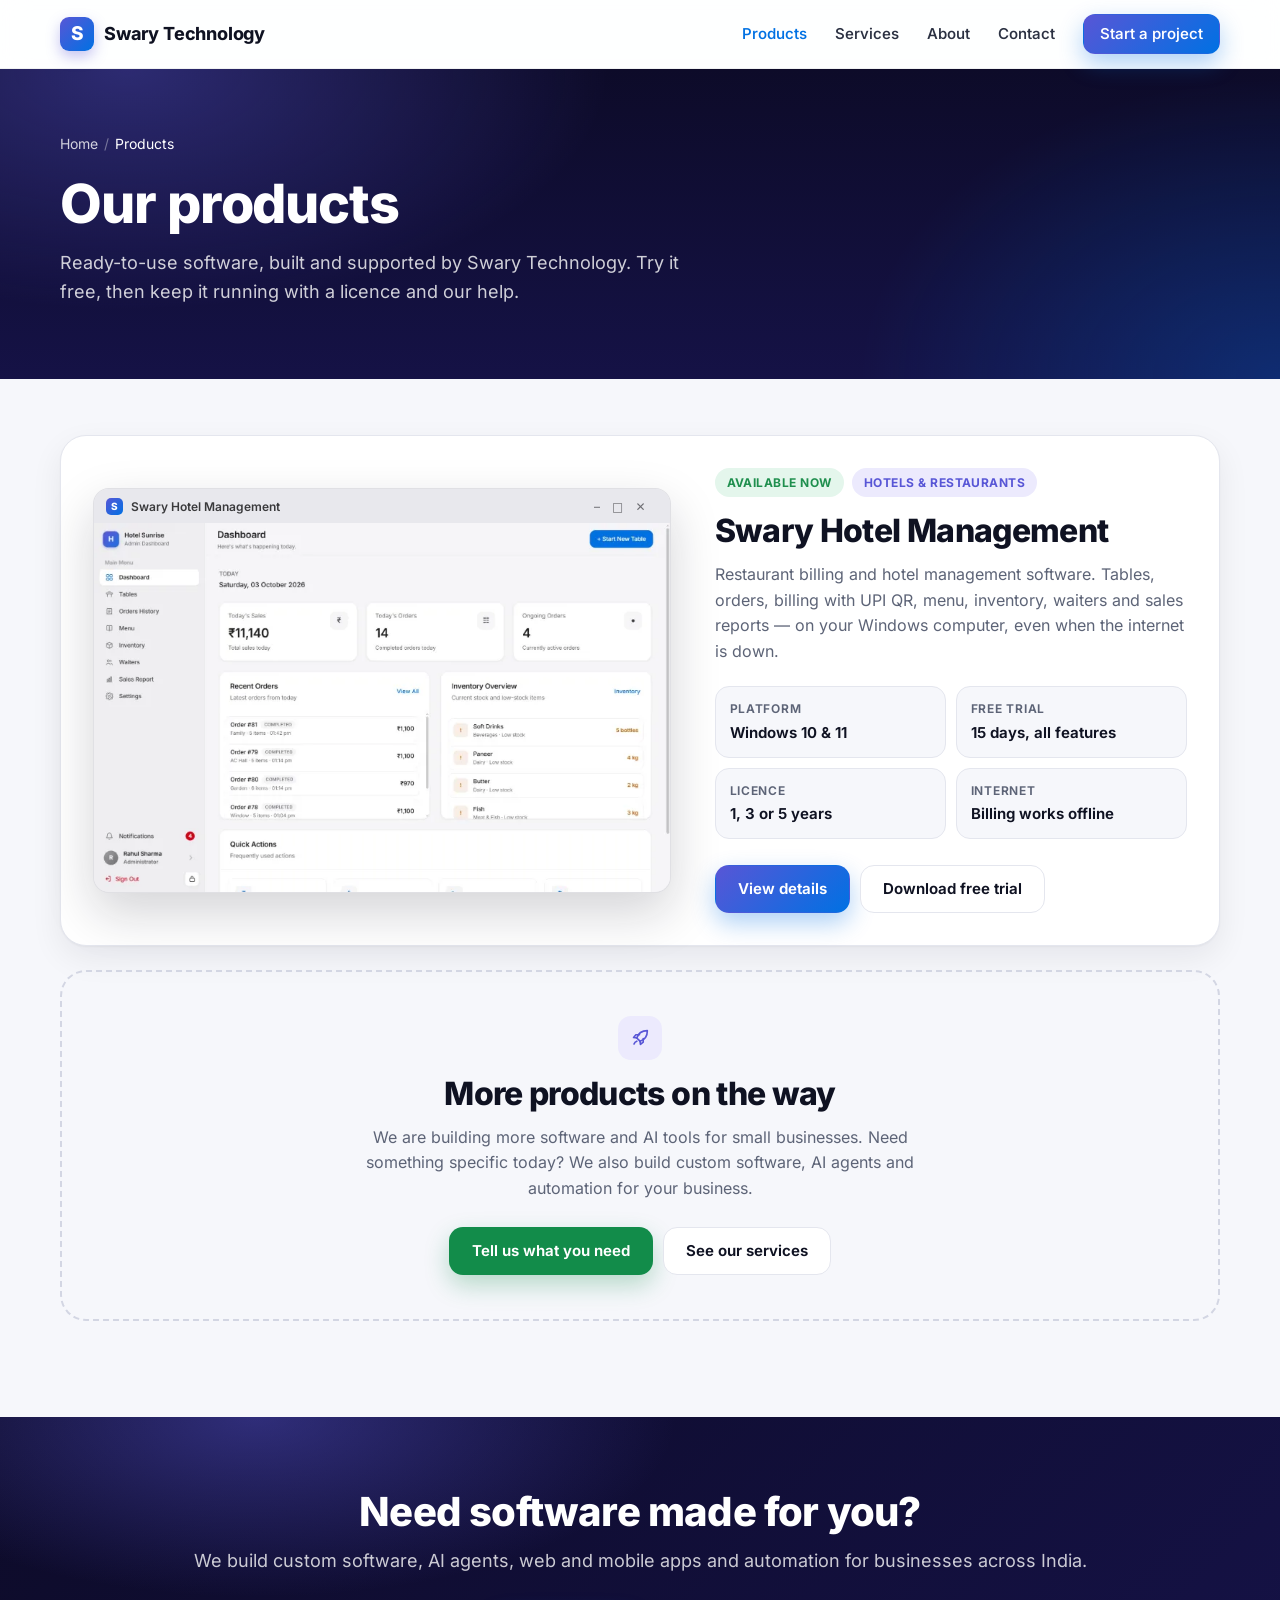
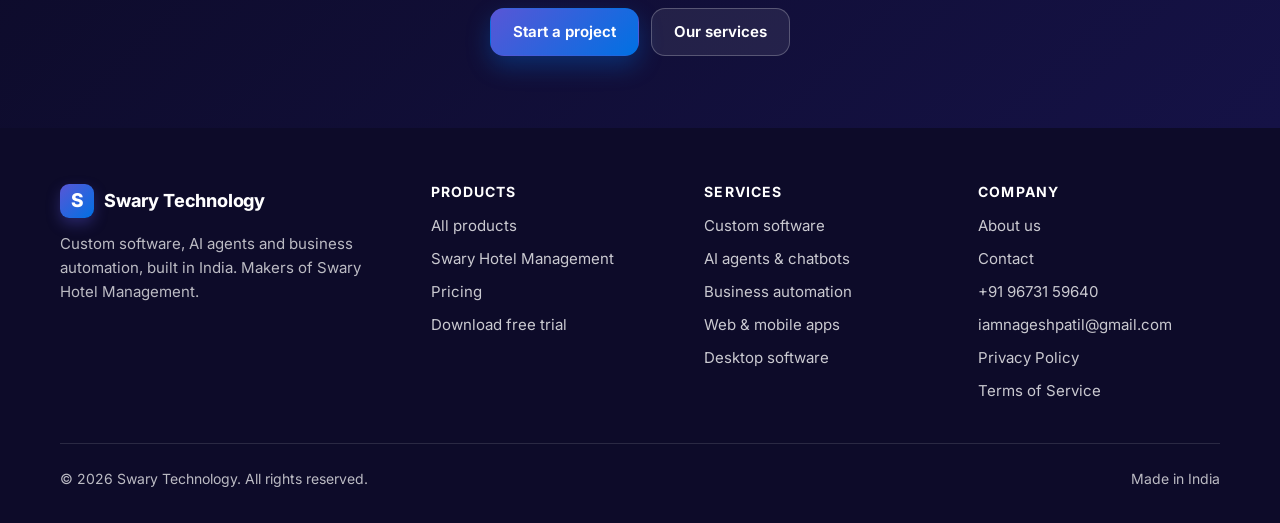
==== commit 064d8332: "Rename the company to Swary Technology, fix the favicon and lighten pages Every page, the share and " ====
--- a/products/index.html
+++ b/products/index.html
@@ -3,17 +3,17 @@
 <head>
   <meta charset="utf-8">
   <meta name="viewport" content="width=device-width, initial-scale=1">
-  <title>Products — Business software by Swary Soft | Hotel &amp; restaurant billing software</title>
-  <meta name="description" content="Ready-to-use business software from Swary Soft, including Swary Hotel Management: restaurant billing, tables, inventory and sales reports for Windows, with a 15-day free trial.">
+  <title>Products — Business software by Swary Technology | Hotel &amp; restaurant billing software</title>
+  <meta name="description" content="Ready-to-use business software from Swary Technology, including Swary Hotel Management: restaurant billing, tables, inventory and sales reports for Windows, with a 15-day free trial.">
   <link rel="canonical" href="https://swary.in/products/">
   <meta name="theme-color" content="#0d0b29">
   <meta name="referrer" content="strict-origin-when-cross-origin">
   <meta http-equiv="Content-Security-Policy" content="default-src 'self'; script-src 'self'; style-src 'self'; img-src 'self' data:; font-src 'self'; connect-src https://api.github.com; base-uri 'self'; form-action 'none'; object-src 'none'">
 
   <meta property="og:type" content="website">
-  <meta property="og:site_name" content="Swary Soft">
+  <meta property="og:site_name" content="Swary Technology">
   <meta property="og:url" content="https://swary.in/products/">
-  <meta property="og:title" content="Products by Swary Soft">
+  <meta property="og:title" content="Products by Swary Technology">
   <meta property="og:description" content="Ready-to-use business software, including Swary Hotel Management for hotels and restaurants.">
   <meta property="og:image" content="https://swary.in/assets/img/og-image.jpg">
   <meta property="og:image:width" content="1200">
@@ -22,8 +22,8 @@
   <meta property="og:locale" content="en_IN">
   <meta name="twitter:card" content="summary_large_image">
 
-  <link rel="icon" href="/favicon.svg" type="image/svg+xml">
-  <link rel="icon" href="/assets/img/icon-32.png" sizes="32x32" type="image/png">
+  <link rel="icon" href="/favicon.ico" sizes="16x16 32x32 48x48">
+  <link rel="icon" href="/assets/img/icon-192.png" sizes="192x192" type="image/png">
   <link rel="apple-touch-icon" href="/assets/img/apple-touch-icon.png">
   <link rel="manifest" href="/site.webmanifest">
   <link rel="preload" href="/assets/fonts/inter-latin-wght-normal.woff2" as="font" type="font/woff2" crossorigin>
@@ -38,7 +38,7 @@
         "@type": "CollectionPage",
         "@id": "https://swary.in/products/#page",
         "url": "https://swary.in/products/",
-        "name": "Products by Swary Soft",
+        "name": "Products by Swary Technology",
         "inLanguage": "en-IN",
         "isPartOf": { "@id": "https://swary.in/#website" },
         "mainEntity": {
@@ -64,9 +64,9 @@
 
   <header class="site-header">
     <div class="container header-row">
-      <a class="brand" href="/" aria-label="Swary Soft home">
+      <a class="brand" href="/" aria-label="Swary Technology home">
         <span class="brand-mark" aria-hidden="true">S</span>
-        Swary Soft
+        Swary Technology
       </a>
       <button class="nav-toggle" type="button" aria-expanded="false" aria-controls="site-nav" aria-label="Open menu">
         <svg viewBox="0 0 24 24" fill="none" stroke="currentColor" stroke-width="2" stroke-linecap="round" aria-hidden="true"><path d="M4 7h16M4 12h16M4 17h16"/></svg>
@@ -91,7 +91,7 @@
           </ol>
         </nav>
         <h1 id="page-title">Our products</h1>
-        <p class="lead">Ready-to-use software, built and supported by Swary Soft. Try it free, then keep it running with a licence and our help.</p>
+        <p class="lead">Ready-to-use software, built and supported by Swary Technology. Try it free, then keep it running with a licence and our help.</p>
       </div>
     </section>
 
@@ -129,7 +129,7 @@
           <h2 id="soon-title">More products on the way</h2>
           <p class="summary">We are building more software and AI tools for small businesses. Need something specific today? We also build custom software, AI agents and automation for your business.</p>
           <div class="product-actions">
-            <a class="btn btn-whatsapp" href="https://wa.me/919673159640?text=Hi%20Swary%20Soft%2C%20I%27d%20like%20to%20discuss%20a%20software%20project." target="_blank" rel="noopener">Tell us what you need</a>
+            <a class="btn btn-whatsapp" href="https://wa.me/919673159640?text=Hi%20Swary%20Technology%2C%20I%27d%20like%20to%20discuss%20a%20software%20project." target="_blank" rel="noopener">Tell us what you need</a>
             <a class="btn btn-outline" href="/#services">See our services</a>
           </div>
         </article>
@@ -153,7 +153,7 @@
     <div class="container">
       <div class="footer-grid">
         <div>
-          <a class="brand" href="/"><span class="brand-mark" aria-hidden="true">S</span>Swary Soft</a>
+          <a class="brand" href="/"><span class="brand-mark" aria-hidden="true">S</span>Swary Technology</a>
           <p class="footer-about">Custom software, AI agents and business automation, built in India. Makers of Swary Hotel Management.</p>
         </div>
         <div>
@@ -188,7 +188,7 @@
         </div>
       </div>
       <div class="footer-bottom">
-        <span>© <span data-year>2026</span> Swary Soft. All rights reserved.</span>
+        <span>© <span data-year>2026</span> Swary Technology. All rights reserved.</span>
         <span>Made in India</span>
       </div>
     </div>
--- a/assets/css/site.css
+++ b/assets/css/site.css
@@ -1,4 +1,4 @@
-/* Swary Soft — swary.in */
+/* Swary Technology — swary.in */
 
 @font-face {
   font-family: "Inter";
@@ -8,13 +8,15 @@
   font-display: swap;
   unicode-range: U+0000-00FF, U+0131, U+0152-0153, U+02BB-02BC, U+02C6, U+02DA, U+02DC, U+0304, U+0308, U+0329, U+2000-206F, U+20AC, U+2122, U+2191, U+2193, U+2212, U+2215, U+FEFF, U+FFFD;
 }
+/* Accented letters only. Currency symbols such as ₹ come from the system font,
+   so ordinary pages never download this 83 KB file. */
 @font-face {
   font-family: "Inter";
   src: url("../fonts/inter-latin-ext-wght-normal.woff2") format("woff2");
   font-weight: 100 900;
   font-style: normal;
   font-display: swap;
-  unicode-range: U+0100-02BA, U+02BD-02C5, U+02C7-02CC, U+02CE-02D7, U+02DD-02FF, U+0304, U+0308, U+0329, U+1D00-1DBF, U+1E00-1E9F, U+1EF2-1EFF, U+2020, U+20A0-20AB, U+20AD-20C0, U+2113, U+2C60-2C7F, U+A720-A7FF;
+  unicode-range: U+0100-02BA, U+02BD-02C5, U+02C7-02CC, U+02CE-02D7, U+02DD-02FF, U+0304, U+0308, U+0329, U+1D00-1DBF, U+1E00-1E9F, U+1EF2-1EFF, U+2020, U+2113, U+2C60-2C7F, U+A720-A7FF;
 }
 
 :root {
@@ -184,9 +186,7 @@
   position: sticky;
   top: 0;
   z-index: 50;
-  background: rgba(255, 255, 255, 0.86);
-  backdrop-filter: saturate(160%) blur(14px);
-  -webkit-backdrop-filter: saturate(160%) blur(14px);
+  background: #fff;
   border-bottom: 1px solid rgba(15, 18, 34, 0.06);
 }
 .header-row {
@@ -1222,10 +1222,16 @@
   position: sticky;
   top: 68px;
   z-index: 40;
-  background: rgba(255, 255, 255, 0.92);
-  backdrop-filter: saturate(160%) blur(14px);
-  -webkit-backdrop-filter: saturate(160%) blur(14px);
+  background: #fff;
   border-bottom: 1px solid var(--line);
+}
+@media (hover: hover) and (pointer: fine) {
+  .site-header,
+  .product-nav {
+    background: rgba(255, 255, 255, 0.9);
+    backdrop-filter: saturate(160%) blur(14px);
+    -webkit-backdrop-filter: saturate(160%) blur(14px);
+  }
 }
 .product-nav-row {
   display: flex;
